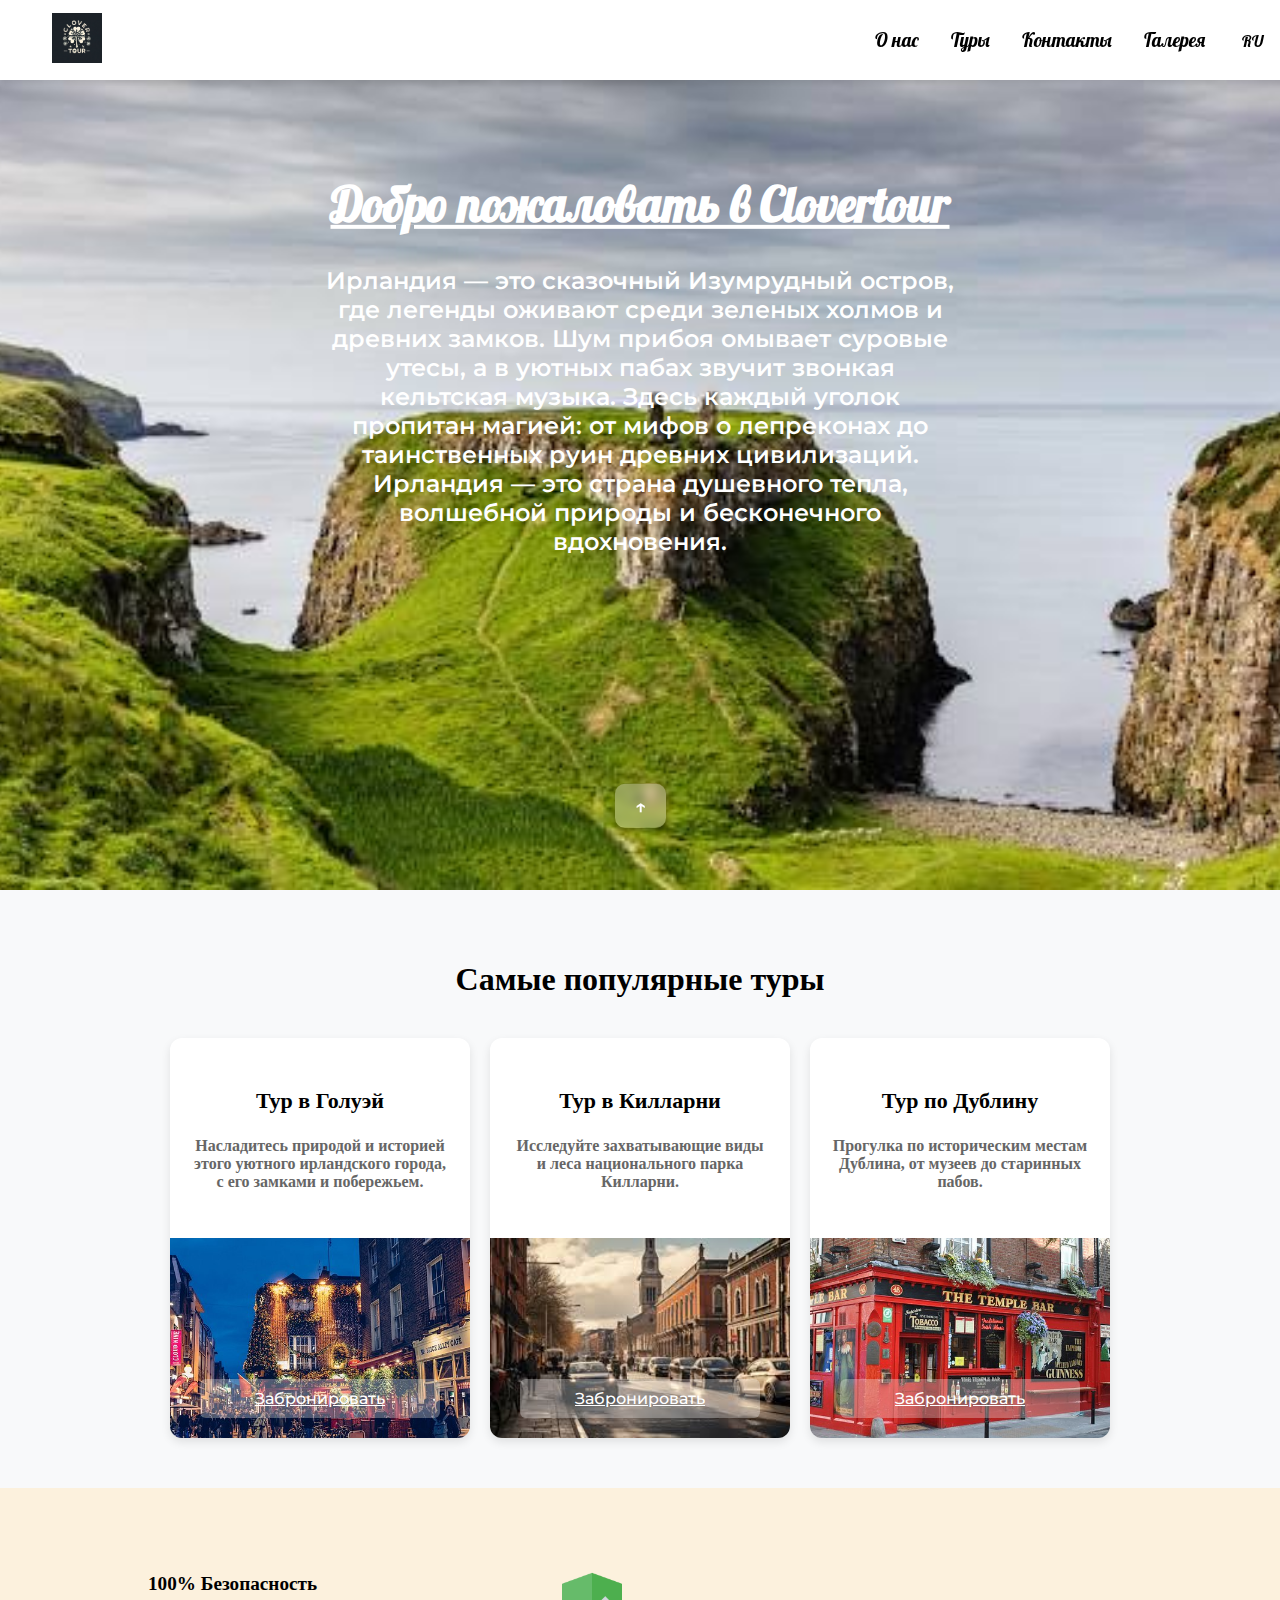
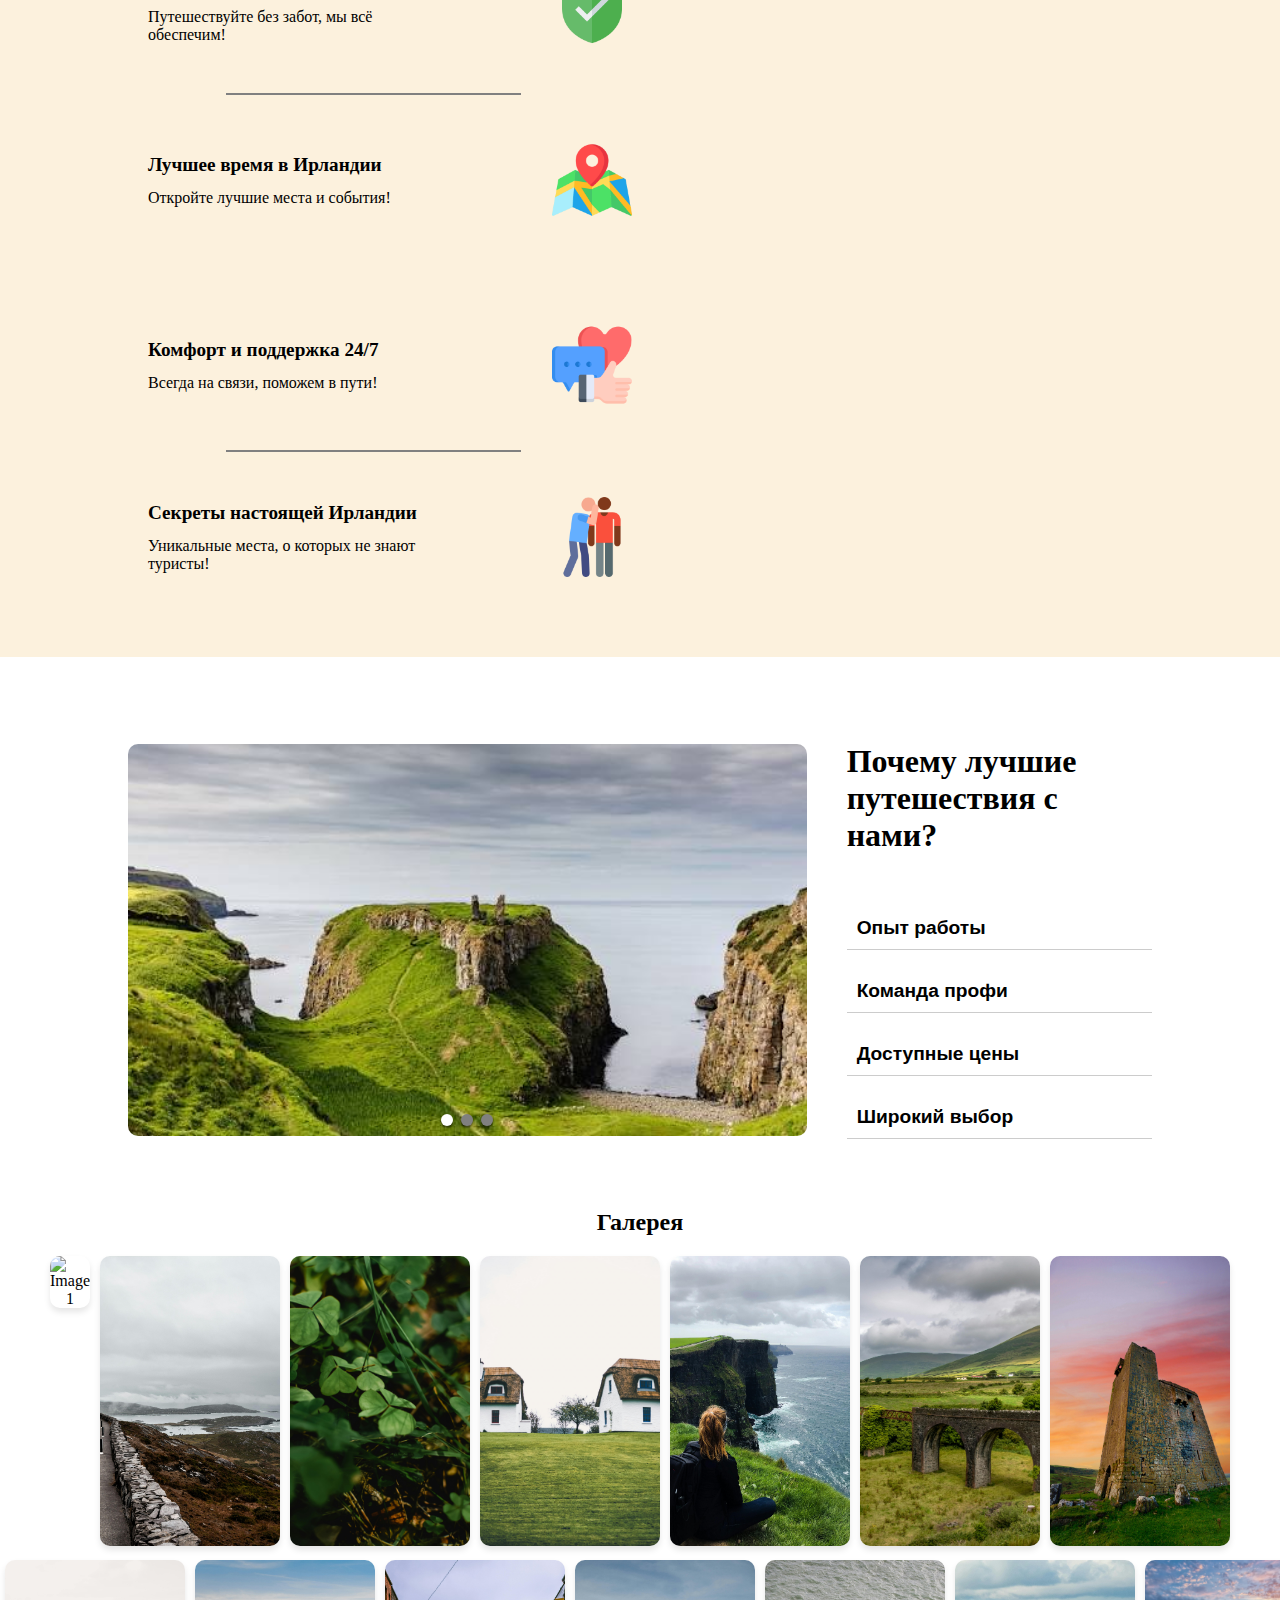
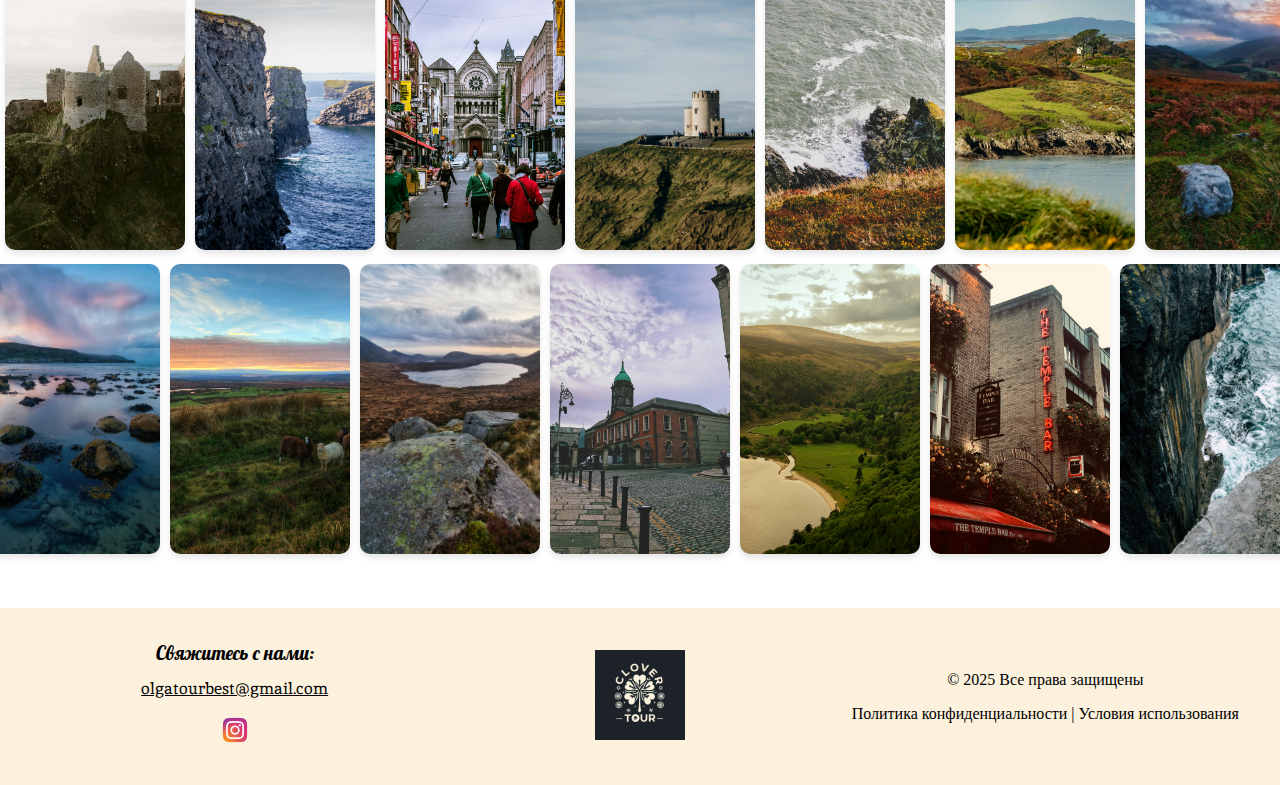
==== index.html @ d8af7f3a "First commit" ====
<!DOCTYPE html>
<html lang="en">
<head>

    <!-- 1c2sg6gJF2mm5fMq6pvXTzBBJljxP9Qv85nLeKcPhEvg -->
    <!-- AKfycbydivqcaCt1tIUMV8ff56Yfbw7fQIjerduD6ubXwD_7Y-HQogTbk7Rm71839Li5zU8I -->
    <meta charset="UTF-8">
    <meta name="viewport" content="width=device-width, initial-scale=1.0">
    <link rel="stylesheet" href="style.css">
    <link rel="stylesheet" href="mobilestyle.css" media="only screen and (max-width: 768px)">
    <link rel="preconnect" href="https://fonts.googleapis.com">
    <link rel="preconnect" href="https://fonts.gstatic.com" crossorigin>
    <link href="https://fonts.googleapis.com/css2?family=Inika:wght@400;700&family=Lobster&display=swap" rel="stylesheet">
    <link rel="preconnect" href="https://fonts.googleapis.com">
    <link rel="preconnect" href="https://fonts.gstatic.com" crossorigin>
    <link href="https://fonts.googleapis.com/css2?family=Inika:wght@400;700&family=Lobster&family=Montserrat:ital,wght@0,100..900;1,100..900&display=swap" rel="stylesheet">
    <title>Clovertour</title>
</head>
<body>

    <!--HEADER-->
    <header class="header">
        <nav class="nav-bar">

            <a href="index.html" class="logo">
                <img src="images/logos/logo2.png" alt="Логотип">
            </a>
            
            <ul class="nav-menu">

                <a href="#about" data-i18n="about">О нас</a>
                <a href="tours.html" data-i18n="tours">Туры</a>
                <a href="#contacts" data-i18n="contacts">Контакты</a>
                <a href="#gallery" data-i18n="gallery">Галерея</a>


                <div class="language-switcher">
                    <button id="current-lang">RU</button>
                    <ul id="lang-menu" class="hidden">
                        <li data-lang="ru">RU</li>
                        <li data-lang="en">EN</li>
                        <li data-lang="es">ES</li>
                    </ul>
                </div>

            </ul>

        </nav>

    </header>
    <!--HEADER-->

    <button id="scrollTopBtn" class="scroll-top">↑</button>

    <!--BLOCK 1-->
    <div class="block1">
        <div class="slideshow">
            <img src="images/backgrounds/bg1.png" class="slide active">
            <img src="images/backgrounds/bg2.png" class="slide">
            <img src="images/backgrounds/bg3.png" class="slide">
            <img src="images/backgrounds/bg4.png" class="slide">
            <img src="images/backgrounds/bg5.png" class="slide">
        </div>
    
        <div class="block1-content">
            <h1 class="block1-title" data-i18n="block1-title1">Добро пожаловать в Clovertour</h1>
            <h2 class="block1-subtitle" data-i18n="block1-subtitle1">Ирландия — это сказочный Изумрудный остров, где легенды оживают среди зеленых холмов и древних замков. Шум прибоя омывает суровые утесы, а в уютных пабах звучит звонкая кельтская музыка. Здесь каждый уголок пропитан магией: от мифов о лепреконах до таинственных руин древних цивилизаций. Ирландия — это страна душевного тепла, волшебной природы и бесконечного вдохновения.</h2>
            <button class="block1-bt" id="scrollButton">↑</button>
        </div>
    </div>
    <!--BLOCK1-->

    <!--SECTION TOURS-->
    <section class="tours">

        <div class="block2">
            <h1 class="block2-title" data-i18n="block2-title">Самые популярные туры</h1>
            <div class="cards">
        
                <div class="card1">
                    <div class="card-content">
                        <h1 data-i18n="block2-card1-h1">Тур в Голуэй</h1>
                        <h2 data-i18n="block2-card1-h2">Насладитесь природой и историей этого уютного ирландского города, c его замками и побережьем.</h2>
                    </div>
                    <div class="card-image">
                        <img src="images/tours/tour1.png" alt="Tour 1">
                        <button class="card-button" data-i18n="block2-card1-bt1">Забронировать</button>
                    </div>
                </div>
        
                <div class="card2">
                    <div class="card-content">
                        <h1 data-i18n="block2-card2-h1">Тур такой-то</h1>
                        <h2 data-i18n="block2-card2-h2">Описание тура такое-то</h2>
                    </div>
                    <div class="card-image">
                        <img src="images/tours/tour2.png" alt="Tour 2">
                        <button class="card-button" data-i18n="block2-card2-bt1">Забронировать</button>
                    </div>
                </div>
        
                <div class="card3">
                    <div class="card-content">
                        <h1 data-i18n="block2-card3-h1">Тур такой-то</h1>
                        <h2 data-i18n="block2-card3-h2">Описание тура такое-то</h2>
                    </div>
                    <div class="card-image">
                        <img src="images/tours/tour3.png" alt="Tour 3">
                        <button class="card-button" data-i18n="block2-card3-bt1">Забронировать</button>
                    </div>
                </div>
        
            </div>
        </div>
        <div id="booking-modal" class="modal">
            <div class="modal-content">
                <span class="close">&times;</span>
                <h2 data-i18n="fill-data">Заполните данные</h2>
                <form id="bookingForm">
                    <input type="text" id="name" placeholder=" Full name" required>
                    <input type="tel" id="phone" placeholder="Phone" required>
                    <input type="email" id="email" placeholder="Email" required>
                    <img src="/images/logos/logo2.png" alt="">
                    <button type="submit" data-i18n="send-data">Отправить!</button>
                </form>                
            </div>
        </div>
    </section>
    <!--SECTION TOURS-->

    <!--SECTION SAFETY INFO-->
    <section id="about" class="block3">
        <div class="block3-container">
    
            <div class="block3-subcont1">
                <div class="block3-info1">
                    <div class="block3-text">
                        <h1 class="block3-info1-title">100% Безопасность</h1>
                        <h2 class="block3-info1-subtitle">Путешествуйте без забот, мы всё обеспечим!</h2>
                    </div>
                    <div class="block3-image">
                        <img src="/images/icons/safety.png" alt="Безопасность">
                    </div>
                </div>
                <div class="block3-divider"></div>
                <div class="block3-info2">
                    <div class="block3-text">
                        <h1 class="block3-info2-title">Лучшее время в Ирландии</h1>
                        <h2 class="block3-info2-subtitle">Откройте лучшие места и события!</h2>
                    </div>
                    <div class="block3-image">
                        <img src="/images/icons/map.png" alt="Лучшее время">
                    </div>
                </div>
            </div>
            

            <div class="block3-subcont2">
                <div class="block3-info3">
                    <div class="block3-text">
                        <h1 class="block3-info3-title">Комфорт и поддержка 24/7</h1>
                        <h2 class="block3-info3-subtitle">Всегда на связи, поможем в пути!</h2>
                    </div>
                    <div class="block3-image">
                        <img src="/images/icons/callback.png" alt="Поддержка 24/7">
                    </div>
                </div>
                <div class="block3-divider"></div>
                <div class="block3-info4">
                    <div class="block3-text">
                        <h1 class="block3-info4-title">Секреты настоящей Ирландии</h1>
                        <h2 class="block3-info4-subtitle">Уникальные места, о которых не знают туристы!</h2>
                    </div>
                    <div class="block3-image">
                        <img src="/images/icons/secret.png" alt="Секреты Ирландии">
                    </div>
                </div>
            </div>
    
        </div>
    </section>
    
    <!--SECTION SAFETY INFO-->

    <!--SECTION WHY WE-->

    <section class="block4">
        <div class="block4-container">
    
            <div class="block4-content">
                <h1 class="block4-title" data-i18n="block4-title">Почему лучшие путешествия с нами?</h1>
    
                <div class="block4-accordion">
                    <div class="accordion-item">
                        <button class="accordion-button" data-i18n="accordion-experience">Опыт работы</button>
                        <div class="accordion-content" data-i18n="accordion-experience-content">Мы имеем многолетний опыт в организации туров.</div>
                    </div>
    
                    <div class="accordion-item">
                        <button class="accordion-button" data-i18n="accordion-team">Команда профи</button>
                        <div class="accordion-content" data-i18n="accordion-team-content">Наши гиды — профессионалы своего дела.</div>
                    </div>
    
                    <div class="accordion-item">
                        <button class="accordion-button" data-i18n="accordion-prices">Доступные цены</button>
                        <div class="accordion-content" data-i18n="accordion-prices-content">Лучшие предложения по выгодным ценам.</div>
                    </div>
    
                    <div class="accordion-item">
                        <button class="accordion-button" data-i18n="accordion-selection">Широкий выбор</button>
                        <div class="accordion-content" data-i18n="accordion-selection-content">Разнообразные маршруты и уникальные туры.</div>
                    </div>
                </div>
            </div>
    
            <div class="block4-image-container">
                <img id="block4-image" src="/images/backgrounds/bg1.png" alt="Travel Image">
            </div>
    
        </div>
    </section>
    

    <!--SECTION WHY WE-->

    <!-- GALLERY -->
    <section class="gallery">
        <h2>Галерея</h2>
        <div class="gallery-container">
            <div class="gallery-row">
                <div class="gallery-item"><img src="images/gallery/gallery1.jpg" alt="Image 1"></div>
                <div class="gallery-item"><img src="images/gallery/gallery2.jpg" alt="Image 2"></div>
                <div class="gallery-item"><img src="images/gallery/gallery3.jpg" alt="Image 3"></div>
                <div class="gallery-item"><img src="images/gallery/gallery4.jpg" alt="Image 4"></div>
                <div class="gallery-item"><img src="images/gallery/gallery5.jpg" alt="Image 5"></div>
                <div class="gallery-item"><img src="images/gallery/gallery6.jpg" alt="Image 6"></div>
                <div class="gallery-item"><img src="images/gallery/gallery7.jpg" alt="Image 7"></div>
            </div>
            <div class="gallery-row offset">
                <div class="gallery-item"><img src="images/gallery/gallery8.jpg" alt="Image 8"></div>
                <div class="gallery-item"><img src="images/gallery/gallery9.jpg" alt="Image 9"></div>
                <div class="gallery-item"><img src="images/gallery/gallery10.jpg" alt="Image 10"></div>
                <div class="gallery-item"><img src="images/gallery/gallery11.jpg" alt="Image 11"></div>
                <div class="gallery-item"><img src="images/gallery/gallery12.jpg" alt="Image 12"></div>
                <div class="gallery-item"><img src="images/gallery/gallery13.jpg" alt="Image 13"></div>
                <div class="gallery-item"><img src="images/gallery/gallery14.jpg" alt="Image 14"></div>
            </div>
            <div class="gallery-row">
                <div class="gallery-item"><img src="images/gallery/gallery15.jpg" alt="Image 15"></div>
                <div class="gallery-item"><img src="images/gallery/gallery16.jpg" alt="Image 16"></div>
                <div class="gallery-item"><img src="images/gallery/gallery17.jpg" alt="Image 17"></div>
                <div class="gallery-item"><img src="images/gallery/gallery18.jpg" alt="Image 18"></div>
                <div class="gallery-item"><img src="images/gallery/gallery19.jpg" alt="Image 19"></div>
                <div class="gallery-item"><img src="images/gallery/gallery20.jpg" alt="Image 20"></div>
                <div class="gallery-item"><img src="images/gallery/gallery21.jpg" alt="Image 21"></div>
            </div>
        </div>
    </section>

    <!-- Модальное окно -->
    <div id="gallery-modal" class="modal-gallery-main">
        <div class="modal-content2">
            <span class="close-gallery">&times;</span>
            <div class="modal-gallery">
                <img src="images/gallery/gallery1.jpg" alt="Image 1">
                <img src="images/gallery/gallery2.jpg" alt="Image 2">
                <img src="images/gallery/gallery3.jpg" alt="Image 3">
                <img src="images/gallery/gallery4.jpg" alt="Image 4">
                <img src="images/gallery/gallery5.jpg" alt="Image 5">
                <img src="images/gallery/gallery6.jpg" alt="Image 6">
                <img src="images/gallery/gallery7.jpg" alt="Image 1">
                <img src="images/gallery/gallery8.jpg" alt="Image 2">
                <img src="images/gallery/gallery9.jpg" alt="Image 3">
                <img src="images/gallery/gallery10.jpg" alt="Image 4">
                <img src="images/gallery/gallery11.jpg" alt="Image 5">
                <img src="images/gallery/gallery12.jpg" alt="Image 6">
                <img src="images/gallery/gallery13.jpg" alt="Image 1">
                <img src="images/gallery/gallery14.jpg" alt="Image 2">
                <img src="images/gallery/gallery15.jpg" alt="Image 3">
                <img src="images/gallery/gallery16.jpg" alt="Image 4">
                <img src="images/gallery/gallery17.jpg" alt="Image 5">
                <img src="images/gallery/gallery18.jpg" alt="Image 6">
            </div>
        </div>
    </div>


    <!-- GALLERY -->

    <!-- FOOTER -->
    <footer class="footer">
        <div class="footer-container">
            <div class="footer-left">
                <h1 class="footer-title" data-i18n="footer-title">Свяжитесь с нами:</h1>
                <div class="email-phone">
                    <a href="mailto:example@email.com" class="footer-email">olgatourbest@gmail.com</a>
                </div>

                <ul class="social-links">
                    <li><a href="#"><img src="images/logos/instagram.png" alt="Instagram"></a></li>
                </ul>
            </div>
        
            <div class="footer-center">
                <a href="index.html" class="logo2">
                    <img src="images/logos/logo2.png" alt="Логотип">
                </a>
            </div>
        
            <div class="footer-right">
                <p>&copy; 2025 Все права защищены</p>
                <p>Политика конфиденциальности | Условия использования</p>
            </div>
        </div>
    </footer>
    <!-- FOOTER -->

    <script src="script.js"></script>
</body>
</html>
---- style.css ----
body {
    font-size: 16px;
    overflow-x: hidden;
    margin: 0;
    padding: 0;
    padding-top: 80px;
}
html {
    scroll-behavior: smooth;
}

/*HEADER*/
.header {
    position: fixed;
    top: 0;
    left: 0;
    height: 80px;
    width: 100%;
    background: rgba(255, 255, 255, 0.2); /* Полупрозрачный фон */
    backdrop-filter: blur(10px); /* Размытие заднего фона */
    display: flex;
    align-items: center;
    padding: 0 20px;
    box-shadow: 0 4px 6px rgba(0, 0, 0, 0.1);
    z-index: 1000;
    font-family: Lobster;
    font-size: 1.2rem;
}

/*BAR*/
.nav-bar {
    display: flex;
    flex-direction: row;
    justify-content: space-between;
    align-items: center;
    width: 95%;
    margin: 0 auto;
}

/*MENU*/
.nav-menu {
    display: flex;
    list-style: none;
    margin: 0;
    padding: 0;
    gap: 2rem;
}
.nav-menu a{
    text-decoration: none;
    color: black;
    transition: transform 0.2s ease-in;
    display: inline-block;
}
.nav-menu a:hover {
    transform: scale(1.1);
    text-decoration: underline;
}

/*LOGO*/
.logo img{
    height: 50px;
    max-height: 100%;
    width: auto;
    transition: transform 0.2s ease-in;
    display: inline-block;
}
.logo img:hover {
    transform: scale(1.1);
}

/*LANGUAGE BT*/
.language-switcher {
    position: relative;
    display: inline-block;
    
}

#current-lang {
    background: none;
    border: none;
    color: black;
    font-size: 1rem;
    padding: 0 5px;
    cursor: pointer;
    font-family: Lobster;
}

#lang-menu {
    position: absolute;
    top: 100%;
    left: 0;
    font-size: 1rem;
    background: rgba(255, 255, 255, 1);
    backdrop-filter: blur(10px);
    border: none;
    border-bottom-left-radius: 4px;
    border-bottom-right-radius: 4px;
    list-style: none;
    margin: 0;
    padding: 0;
    display: none;
    max-width: 50px;
    box-shadow: 0;
}

#lang-menu li {
    padding: 5px 10px;
    color: black;
    cursor: pointer;
    transition: 0.2s ease-in-out;
    text-align: center;
}

#lang-menu li:hover {
    background: rgba(255, 255, 255, 0.5);
    color: black;
}

/* Показываем меню при активации */
#lang-menu.show {
    display: block;
}

.scroll-top {
    position: fixed;
    bottom: 20px;
    right: 20px;
    width: 40px;
    height: 40px;
    background-color: rgba(255, 255, 255, 0.5);
    backdrop-filter: blur(5px);
    box-shadow: 0px 2px 4px rgba(0, 0, 0, 0.2);
    color: black;
    border: none;
    border-radius: 50%;
    font-size: 1rem;
    cursor: pointer;
    display: none;
    align-items: center;
    justify-content: center;
    transition: opacity 0.3s, transform 0.3s;
}

.scroll-top:hover {
    background-color: black;
    color: white;
}

.scroll-top.show {
    display: flex;
    opacity: 1;
    transform: scale(1);
}

/*BLOCK1*/

.block1 {
    position: relative;
    width: 100%;
    height: 90vh; /* Почти весь экран */
    overflow: hidden;
}

.slideshow {
    position: absolute;
    width: 100%;
    height: 100%;
}

.slide {
    position: absolute;
    width: 100%;
    height: 100%;
    object-fit: cover;
    opacity: 0;
    transition: opacity 1s ease-in-out;
}

.slide.active {
    opacity: 1;
}

.block1-content {
    position: absolute;
    top: 50%;
    left: 50%;
    transform: translate(-50%, -50%);
    text-align: center;
    color: white;
    z-index: 2;
}

.block1 h1 {
    font-size: 3rem;
    font-family: Lobster;
    text-decoration: underline;
}

.block1 h2 {
    font-size: 1.5rem;
    margin: 20px 0;
    width: 100%;
    font-family: Montserrat;
    font-weight: 580;
}

.block1-bt {
    background: rgba(255, 255, 255, 0.3);
    backdrop-filter: blur(5px);
    color: white;
    box-shadow: 0px 4px 4px rgba(0, 0, 0, 0.3);
    border: none;
    padding: 10px 20px;
    font-size: 1.2rem;
    font-family: Montserrat;
    font-weight: 600;
    cursor: pointer;
    transition: 0.3s;
    margin-top: 13rem;
    border-radius: 10px;
}

.block1-bt:hover {
    transform: scale(1.1);
    text-decoration: underline;
    transform: rotate(180deg);
}
/*BLOCK1*/

/*SECTION TOURS*/

/* Общий контейнер секции */
.block2 {
    text-align: center;
    padding: 50px 0;
    background-color: #f8f9fa;
}

/* Заголовок секции */
.block2-title {
    font-size: 32px;
    font-weight: bold;
    margin-bottom: 2.5rem;
}

/* Контейнер карточек */
.cards {
    display: flex;
    justify-content: center;
    gap: 20px;
    flex-wrap: wrap;
}

/* Карточка */
.card1, .card2, .card3 {
    background: white;
    border-radius: 12px;
    box-shadow: 0 4px 10px rgba(0, 0, 0, 0.1);
    overflow: hidden;
    width: 300px;
    height: 400px; /* Фиксированная высота */
    display: flex;
    flex-direction: column;
    transition: transform 0.3s ease-in-out, box-shadow 0.3s ease-in-out;
}

/* Анимация при наведении */
.card1:hover, .card2:hover, .card3:hover {
    transform: translateY(-5px);
    box-shadow: 0 6px 15px rgba(0, 0, 0, 0.2);
}

/* Верхняя часть (заголовки) */
.card-content {
    flex: 1; /* Занимает 50% карточки */
    padding: 20px;
    display: flex;
    flex-direction: column;
    justify-content: center;
}

/* Заголовок карточки */
.card-content h1 {
    font-size: 22px;
    font-weight: bold;
    margin-bottom: 10px;
}

/* Подзаголовок */
.card-content h2 {
    font-size: 16px;
    color: #666;
}

/* Нижняя часть (изображение) */
.card-image {
    position: relative;
    height: 50%; /* Занимает нижнюю половину */
    overflow: hidden;
}

/* Само изображение */
.card-image img {
    width: 100%;
    height: 100%;
    object-fit: cover;
}

/* Кнопка поверх изображения */
.card-button {
    position: absolute;
    font-family: Montserrat;
    font-weight: 500;
    width: 80%;
    text-decoration: underline;
    bottom: 20px;
    left: 50%;
    transform: translateX(-50%);
    background: rgba(255, 255, 255, 0.3);
    color: white;
    border: none;
    padding: 10px 15px;
    font-size: 16px;
    border-radius: 6px;
    cursor: pointer;
    transition: background-color 0.3s ease-in-out;
}

/* Эффект при наведении на кнопку */
.card-button:hover {
    background: rgba(0, 0, 0, 0.7);
}


.modal {
    display: none;
    position: fixed;
    z-index: 1000;
    left: 0;
    top: 0;
    width: 100%;
    height: 100%;
    background-color: rgba(0,0,0,0.5);
}

.modal-content {
    display: flex;
    flex-direction: column;
    background: rgba(255, 255, 255, 1);
    padding: 20px;
    margin: 10% auto;
    width: 400px;
    height: auto;
    border-radius: 8px;
    text-align: center;
}
.modal-content input {
    width: 80%;
    height: 25px;
    font-size: 0.8rem;
    margin-bottom: 2rem;
    border: 1px solid black;
    box-shadow: 0px 2px 4px rgba(0, 0, 0, 0.2);
    border-radius: 4px;
    padding: 10px;
}
.modal-content img {
    width: 60%;
    border-radius: 10px;
    box-shadow: 0px 4px 6px rgba(0, 0, 0, 0.4);
    height: auto;
}
.modal-content h2 {
    font-family: Lobster;
    font-size: 2rem;
    margin-bottom: 3rem;
}
.modal-content button {
    background-color: white;
    border: none;
    transition: transform 0.2s ease-in;
    cursor: pointer;
    font-family: Montserrat;
    text-decoration: underline;
    font-size: 1rem;
    margin-top: 1rem;
    width: 80%;
}
.modal-content button:hover {
    transform: scale(1.2);
}

.close {
    float: right;
    cursor: pointer;
    font-size: 24px;
}


/*SECTION TOURS*/

/*SECTION SAFETY*/
.block3 {
    display: flex;
    background-color: #fcf1dd;
    align-items: center;
    justify-content: center;
    padding: 50px 0;
}

.block3-container {
    display: flex;
    flex-wrap: wrap;
    width: 80%;
    max-width: 1200px;
    gap: 45px;
    justify-content: space-between;
}

.block3-subcont1, .block3-subcont2 {
    display: flex;
    flex-direction: column;
    gap: 10px;
    width: 48%; /* Два блока в ряд */
}

.block3-info1, .block3-info2, .block3-info3, .block3-info4 {
    display: flex;
    flex-direction: row;
    align-items: center;
    padding: 20px;
    width: 100%;
    height: 100px;
}

.block3-text {
    width: 80%;
    padding-right: 15px;
}

.block3-info1-title, .block3-info2-title, .block3-info3-title, .block3-info4-title {
    font-size: 1.2rem;
    font-weight: bold;
}
.block3-info1-subtitle, .block3-info2-subtitle, .block3-info3-subtitle, .block3-info4-subtitle {
    font-size: 1rem;
    width: 80%;
    font-weight: normal;
    
}

.block3-image {
    width: 20%; /* 40% от блока */
    display: flex;
    align-items: center;
    justify-content: center;
}

.block3-image img {
    max-width: 80px; /* Или другой фиксированный размер, чтобы иконки не растягивались */
    max-height: 80px;
    width: auto;
    height: auto;
}


.block3-divider {
    width: 60%;
    align-items: center;
    height: 2px;
    background-color: grey;
    margin: 5px auto; /* Центрируем линию и добавляем отступ */
}


/*SECTION SAFETY*/

/*WHY WE*/

.block4 {
    display: flex;
    flex-direction: column;
    align-items: center;
    width: 80%;
    margin: auto;
    margin-top: 4rem;
    margin-bottom: 2rem;
}

.block4-container {
    display: flex;
    flex-direction: row-reverse;
    justify-content: space-between;
    align-items: flex-start;
    width: 100%;
    min-height: 400px; /* Фиксированная минимальная высота */
    transition: transform 0.3s ease-out; /* Добавлена плавная анимация */
}
.block4-title {
    font-size: 2rem;
    padding-bottom: 2rem;
}

.block4-image-container {
    position: relative;
    width: 100%;
    max-width: 700px; /* Задай нужную ширину */
    margin: auto;
    transition: transform 0.3s ease-out; /* Добавлен плавный переход */
}

.block4-image-container img {
    width: 100%;
    height: auto;
    display: block;
    border-radius: 10px;
    transition: transform 0.3s ease-out;
}

.image-dots {
    position: absolute;
    bottom: 10px;
    left: 50%;
    transform: translateX(-50%);
    display: flex;
    gap: 8px;
}

.dot {
    width: 12px;
    height: 12px;
    background: gray;
    border-radius: 50%;
    cursor: pointer;
    transition: background 0.3s;
    box-shadow: 0px 2px 2px rgba(0, 0, 0, 0.5);
}

.dot.active {
    background: white;
}

.block4-content {
    width: 45%;
    flex-grow: 1;
    margin-left: 40px;
    transition: margin-left 0.3s ease-out; /* Плавный переход для отступа */
}
.block4-accordion .accordion-item {
    border-bottom: 1px solid #ccc;
    margin-bottom: 20px;
}
.accordion-button {
    width: 100%;
    text-align: left;
    padding: 10px;
    background: none;
    border: none;
    cursor: pointer;
    font-size: 18px;
    display: flex;
    justify-content: space-between;
    align-items: center;
}

.accordion-content {
    max-height: 0;
    overflow: hidden;
    opacity: 0;
    transform: scaleY(0);
    transform-origin: top;
    transition: max-height 0.3s ease-out, opacity 0.3s ease-out, transform 0.3s ease-out;
}
.accordion-content.open {
    opacity: 1;
    transform: scaleY(1);
}

.accordion-button {
    font-size: 1.2rem;
    font-weight: bold;
}
.accordion-content {
    font-size: 1.2rem;
}

/*WHY WE*/
/*GALLERY*/

.gallery {
    width: 80%;
    margin: 50px auto;
    text-align: center;
}

.gallery-container {
    display: flex;
    flex-direction: column;
    gap: 10px;
}

.gallery-row {
    display: flex;
    justify-content: center;
    gap: 10px;
}

.gallery-row.offset {
    margin-left: 50px;
}

.gallery-item img {
    width: 180px;
    height: 290px;
    object-fit: cover;
    border-radius: 10px;
    box-shadow: 0 4px 6px rgba(0, 0, 0, 0.1);
    transition: transform 0.3s ease;
}

.gallery-item img:hover {
    transform: scale(1.05);
}


/* Модальное окно */
.modal-gallery-main {
    display: none; /* По умолчанию скрыто */
    position: fixed;
    z-index: 1000;
    left: 0;
    top: 0;
    width: 100%;
    height: 100%;
    background-color: rgba(0, 0, 0, 0.8);
    justify-content: center;
    align-items: center;
}

/* Контент модального окна */
.modal-content2 {
    background: white;
    padding: 20px;
    border-radius: 10px;
    width: 95%;
    height: 80%;
    overflow: auto;
    text-align: center;
}

/* Закрывающая кнопка */
.close-gallery {
    position: absolute;
    top: 15px;
    right: 20px;
    font-size: 30px;
    cursor: pointer;
    color: white;
}

/* Галерея внутри модального окна */
.modal-gallery {
    display: grid;
    gap: 10px;
    justify-content: center;
    grid-template-columns: repeat(6, 1fr);
}

.modal-gallery img {
    width: 250px;
    height: 400px;
    object-fit: cover;
    border-radius: 5px;
    transition: transform 0.3s;
}

.modal-gallery img:hover {
    transform: scale(1.3);
}


/*GALLERY*/
/*FOOTER*/
.footer {
    background: #fcf1dd;
    padding: 20px 0;
    margin-top: auto;
}
.footer-title {
    font-family: Lobster;
    font-size: 1.2rem;
    font-weight: 200;
}
.footer-container {
    display: flex;
    justify-content: space-between;
    align-items: center;
    width: 95%;
    margin: 0 auto;
}

.footer-left, .footer-right {
    flex: 1;
    text-align: center;
}

.footer-center {
    flex: 1;
    text-align: center;
}
.logo2 img{
    height: 90px;
    max-height: 100%;
    width: auto;
    transition: transform 0.2s ease-in;
    display: inline-block;
}
.logo2 img:hover {
    transform: scale(1.1);
}

.social-links {
    list-style: none;
    padding: 0;
    display: flex;
    justify-content: center;
    gap: 10px;
}

.social-links li {
    display: inline;
    transition: transform 0.2s ease-in;
}
.social-links li:hover {
    transform: scale(1.1);
}

.social-links img {
    width: 30px;
    height: 30px;
}
.footer-email {
    color: black;
    font-family: Inika;
}
/*FOOTER*/

/*TOURS PAGE*/



/*TOURS PAGE*/
---- mobilestyle.css ----
body {
    font-size: 8px;
    margin: 0;
    padding: 0;
    overflow-x: hidden;
    padding-top: 50px;
}
html {
    scroll-behavior: smooth;
}

/*Header*/
.header {
    flex-direction: column; /* Сменим на вертикальное расположение */
    height: auto; /* Высота для мобильных устройств */
    padding: 10px;
}

.nav-bar {
    width: 100%; /* Навигация на всю ширину */
    flex-direction: column; /* Вертикальное расположение */
    gap: 0.4rem;
}

.logo img {
   display: none;
}

.nav-menu {
    gap: 1rem; /* Уменьшаем расстояние между ссылками для мобильных */
}

.language-switcher {
    position: relative;
    display: inline-block;
}
/*Header*/

/*Block1*/
.block1-content {
    width: 90%;
}
.block1-bt {
    margin-top: 5rem;
    transition: none;
}
.block1-bt:hover {
    transform: none;
    text-decoration: none;
}
/*Block1*/

/*Safety*/
.block3-container {
    flex-direction: column;
    align-items: center;
    justify-content: center;
}

.block3-subcont1, .block3-subcont2 {
    width: 100%; /* Блоки занимают 100% ширины */
    margin-bottom: 20px; /* Отступ между блоками */
}

.block3-info1, .block3-info2, .block3-info3, .block3-info4 {
    flex-direction: column; /* Сделаем элементы в столбик */
    align-items: center;
    height: auto; /* Автоматическая высота для мобильных устройств */
    padding: 15px;
}

.block3-image {
    width: 100%; /* Изображения занимают всю ширину блока */
    justify-content: center;
}

.block3-image img {
    max-width: 60px; /* Уменьшаем размер изображений */
    max-height: 60px;
}

.block3-info1-title, .block3-info2-title, .block3-info3-title, .block3-info4-title {
    font-size: 1.1rem; /* Уменьшаем размер шрифта для мобильных устройств */
}

.block3-info1-subtitle, .block3-info2-subtitle, .block3-info3-subtitle, .block3-info4-subtitle {
    font-size: 0.9rem; /* Уменьшаем размер шрифта для мобильных устройств */
}

.block3-divider {
    width: 100%; /* Увеличиваем ширину разделителя */
}
/*Safety*/

/*Why we*/
.block4-container {
    flex-direction: column-reverse; /* Стилизация для колонок на мобильных */
    align-items: center;
    justify-content: center;
}

.block4-title {
    font-size: 1.5rem; /* Уменьшаем размер шрифта заголовка для мобильных */
    text-align: center;
    padding-bottom: 1rem;
}

.block4-image-container {
    max-width: 100%; /* Ширина изображения теперь 100% */
    margin: 20px 0; /* Отступы сверху и снизу */
}

.block4-image-container img {
    width: 100%;
    height: auto;
    border-radius: 10px;
}

.image-dots {
    bottom: 10px;
    left: 50%;
    transform: translateX(-50%);
    display: flex;
    gap: 8px;
}

.dot {
    width: 10px;
    height: 10px; /* Уменьшаем размер точек для мобильных */
}

.block4-content {
    width: 100%; /* Контент теперь занимает всю ширину на мобильных */
    margin-left: 0; /* Убираем левый отступ */
    text-align: center;
}

.accordion-button {
    font-size: 1.1rem; /* Уменьшаем размер шрифта для кнопок аккордеона */
}

.accordion-content {
    font-size: 1rem; /* Уменьшаем размер шрифта для содержимого */
}
/*Why we*/

/*Gallery*/

.gallery {
    display: none;
}
/*Gallery*/
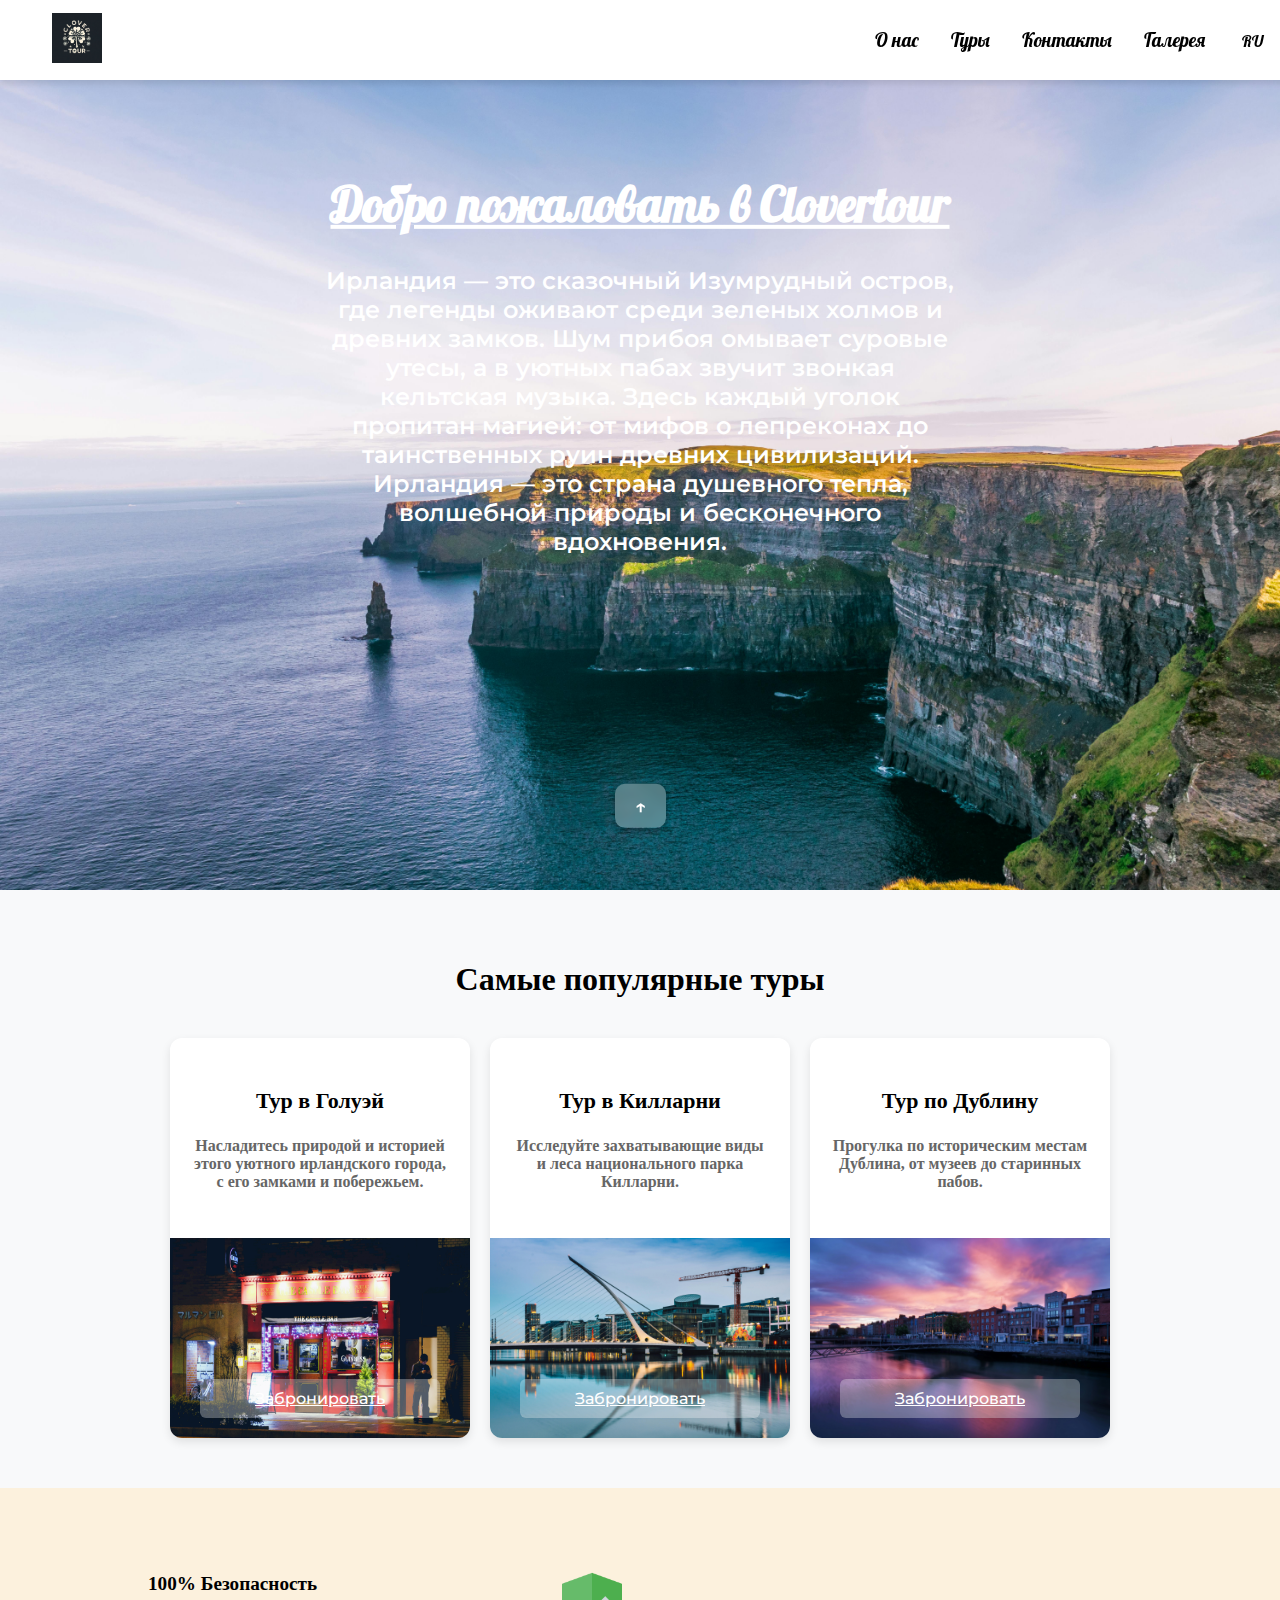
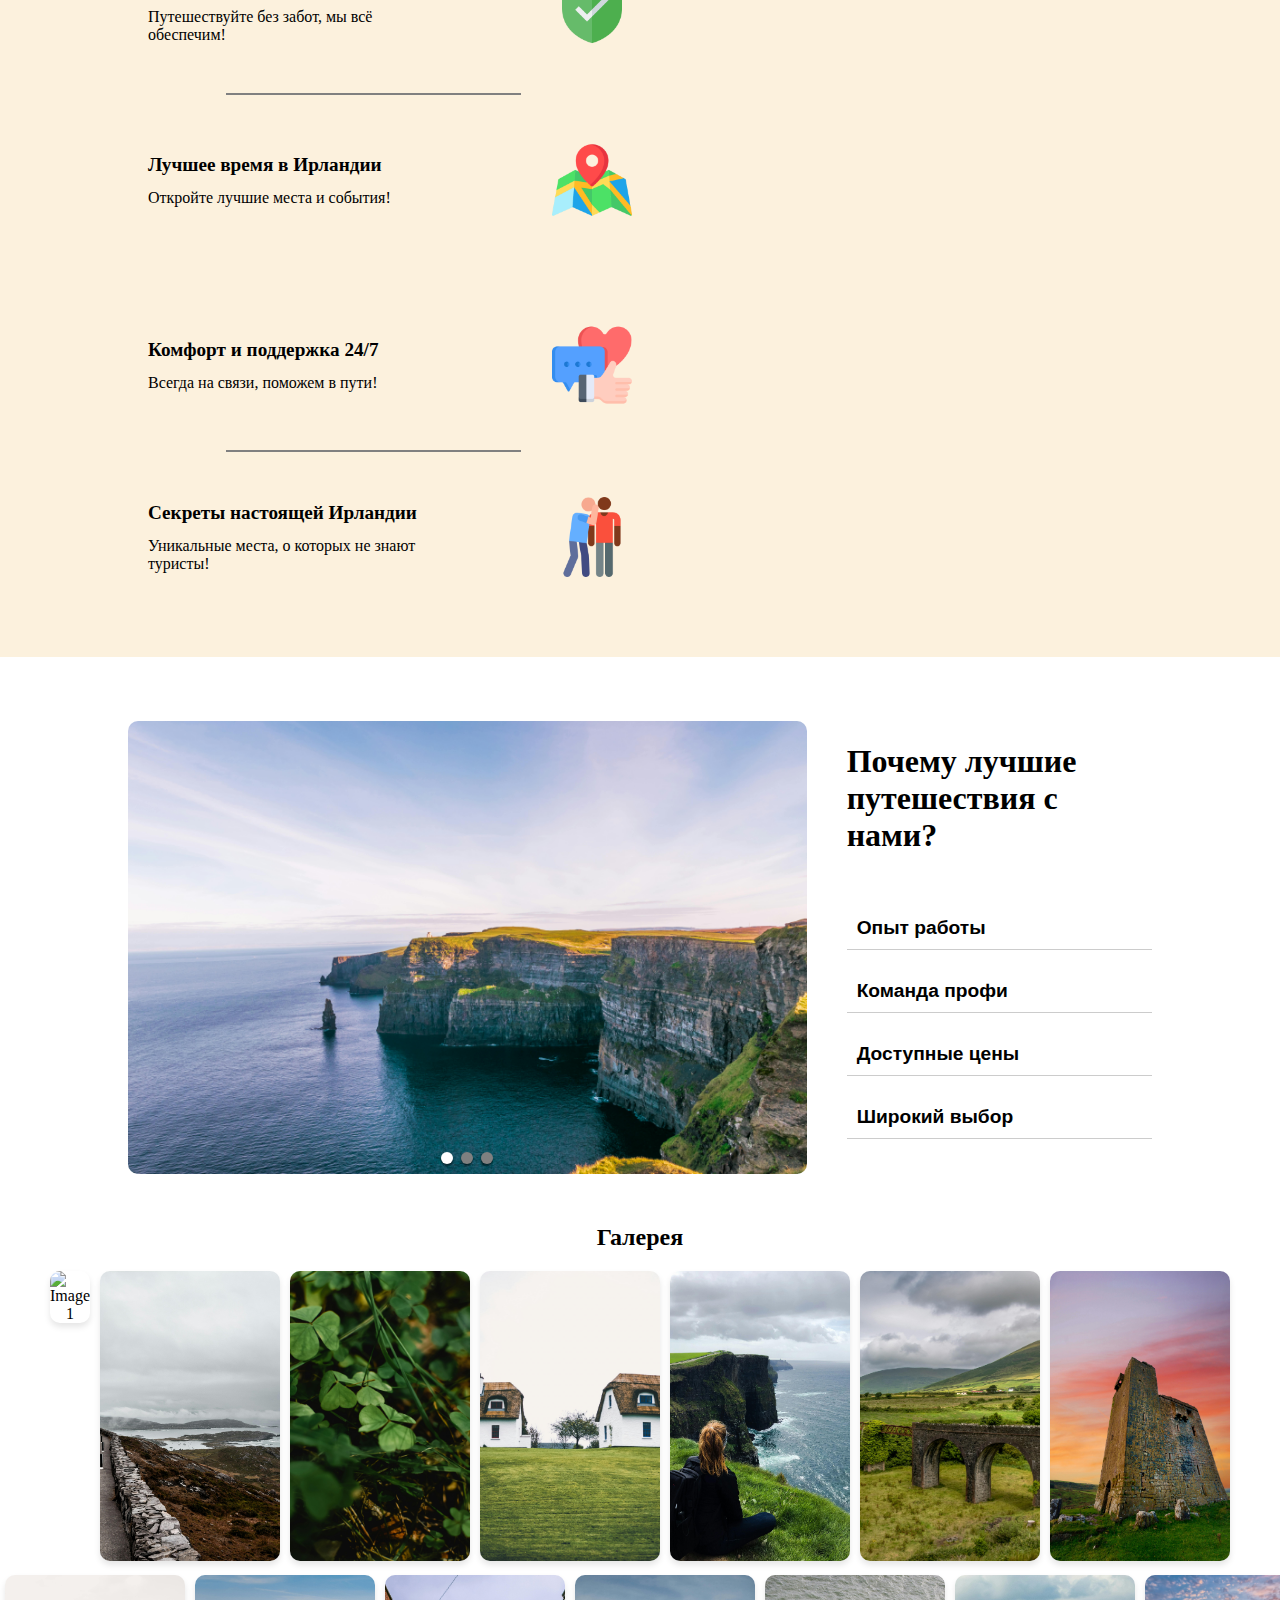
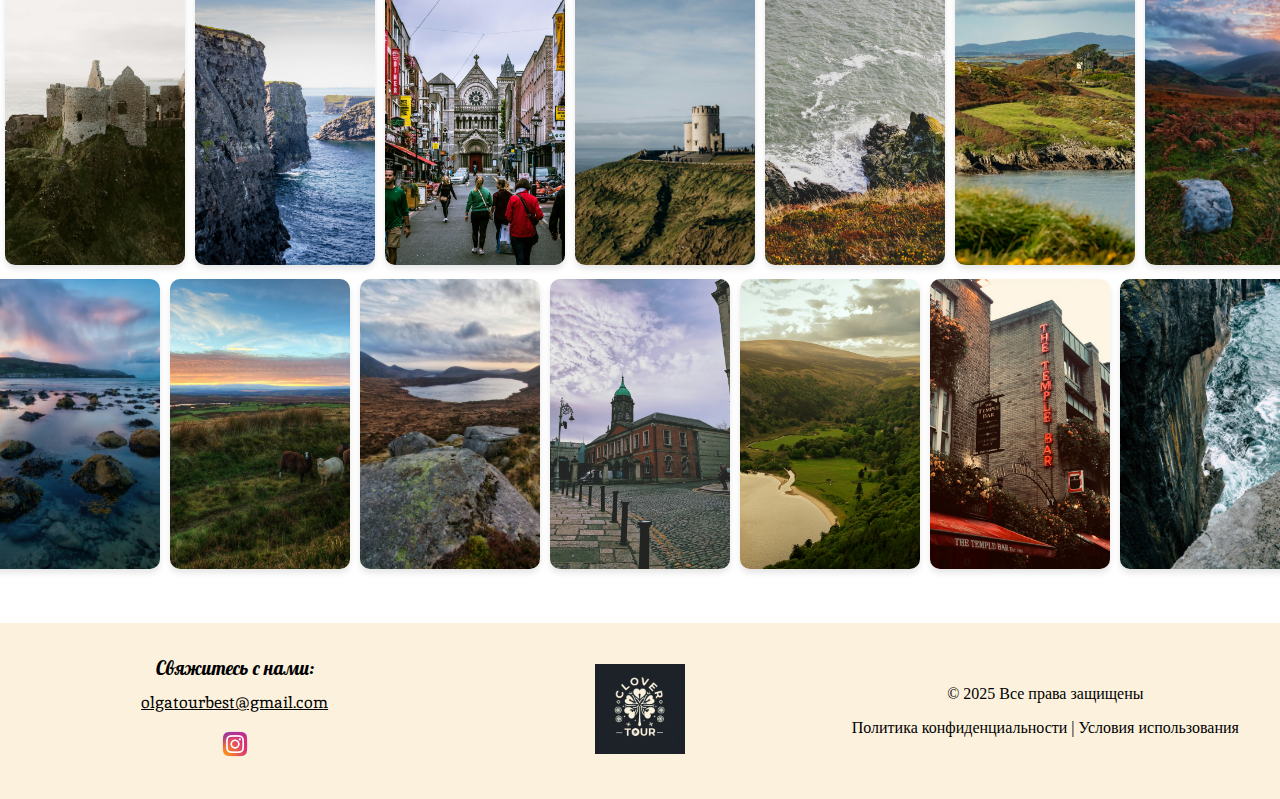
==== commit 3db8a23d: "fiz2" ====
--- a/index.html
+++ b/index.html
@@ -23,7 +23,7 @@
         <nav class="nav-bar">
 
             <a href="index.html" class="logo">
-                <img src="images/logos/logo2.png" alt="Логотип">
+                <img src="images/logo2.png" alt="Логотип">
             </a>
             
             <ul class="nav-menu">
@@ -55,11 +55,11 @@
     <!--BLOCK 1-->
     <div class="block1">
         <div class="slideshow">
-            <img src="images/backgrounds/bg1.png" class="slide active">
-            <img src="images/backgrounds/bg2.png" class="slide">
-            <img src="images/backgrounds/bg3.png" class="slide">
-            <img src="images/backgrounds/bg4.png" class="slide">
-            <img src="images/backgrounds/bg5.png" class="slide">
+            <img src="images/bg1.jpg" class="slide active">
+            <img src="images/bg2.jpg" class="slide">
+            <img src="images/bg3.jpg" class="slide">
+            <img src="images/bg4.jpg" class="slide">
+            <img src="images/bg5.jpg" class="slide">
         </div>
     
         <div class="block1-content">
@@ -83,7 +83,7 @@
                         <h2 data-i18n="block2-card1-h2">Насладитесь природой и историей этого уютного ирландского города, c его замками и побережьем.</h2>
                     </div>
                     <div class="card-image">
-                        <img src="images/tours/tour1.png" alt="Tour 1">
+                        <img src="images/tour1.jpg" alt="Tour 1">
                         <button class="card-button" data-i18n="block2-card1-bt1">Забронировать</button>
                     </div>
                 </div>
@@ -94,7 +94,7 @@
                         <h2 data-i18n="block2-card2-h2">Описание тура такое-то</h2>
                     </div>
                     <div class="card-image">
-                        <img src="images/tours/tour2.png" alt="Tour 2">
+                        <img src="images/tour2.jpg" alt="Tour 2">
                         <button class="card-button" data-i18n="block2-card2-bt1">Забронировать</button>
                     </div>
                 </div>
@@ -105,7 +105,7 @@
                         <h2 data-i18n="block2-card3-h2">Описание тура такое-то</h2>
                     </div>
                     <div class="card-image">
-                        <img src="images/tours/tour3.png" alt="Tour 3">
+                        <img src="images/tour3.jpg" alt="Tour 3">
                         <button class="card-button" data-i18n="block2-card3-bt1">Забронировать</button>
                     </div>
                 </div>
@@ -120,7 +120,7 @@
                     <input type="text" id="name" placeholder=" Full name" required>
                     <input type="tel" id="phone" placeholder="Phone" required>
                     <input type="email" id="email" placeholder="Email" required>
-                    <img src="/images/logos/logo2.png" alt="">
+                    <img src="/images/logo2.png" alt="">
                     <button type="submit" data-i18n="send-data">Отправить!</button>
                 </form>                
             </div>
@@ -139,7 +139,7 @@
                         <h2 class="block3-info1-subtitle">Путешествуйте без забот, мы всё обеспечим!</h2>
                     </div>
                     <div class="block3-image">
-                        <img src="/images/icons/safety.png" alt="Безопасность">
+                        <img src="/images/safety.png" alt="Безопасность">
                     </div>
                 </div>
                 <div class="block3-divider"></div>
@@ -149,7 +149,7 @@
                         <h2 class="block3-info2-subtitle">Откройте лучшие места и события!</h2>
                     </div>
                     <div class="block3-image">
-                        <img src="/images/icons/map.png" alt="Лучшее время">
+                        <img src="/images/map.png" alt="Лучшее время">
                     </div>
                 </div>
             </div>
@@ -162,7 +162,7 @@
                         <h2 class="block3-info3-subtitle">Всегда на связи, поможем в пути!</h2>
                     </div>
                     <div class="block3-image">
-                        <img src="/images/icons/callback.png" alt="Поддержка 24/7">
+                        <img src="/images/callback.png" alt="Поддержка 24/7">
                     </div>
                 </div>
                 <div class="block3-divider"></div>
@@ -172,7 +172,7 @@
                         <h2 class="block3-info4-subtitle">Уникальные места, о которых не знают туристы!</h2>
                     </div>
                     <div class="block3-image">
-                        <img src="/images/icons/secret.png" alt="Секреты Ирландии">
+                        <img src="/images/secret.png" alt="Секреты Ирландии">
                     </div>
                 </div>
             </div>
@@ -214,7 +214,7 @@
             </div>
     
             <div class="block4-image-container">
-                <img id="block4-image" src="/images/backgrounds/bg1.png" alt="Travel Image">
+                <img id="block4-image" src="/images/bg1.jpg" alt="Travel Image">
             </div>
     
         </div>
@@ -228,31 +228,31 @@
         <h2>Галерея</h2>
         <div class="gallery-container">
             <div class="gallery-row">
-                <div class="gallery-item"><img src="images/gallery/gallery1.jpg" alt="Image 1"></div>
-                <div class="gallery-item"><img src="images/gallery/gallery2.jpg" alt="Image 2"></div>
-                <div class="gallery-item"><img src="images/gallery/gallery3.jpg" alt="Image 3"></div>
-                <div class="gallery-item"><img src="images/gallery/gallery4.jpg" alt="Image 4"></div>
-                <div class="gallery-item"><img src="images/gallery/gallery5.jpg" alt="Image 5"></div>
-                <div class="gallery-item"><img src="images/gallery/gallery6.jpg" alt="Image 6"></div>
-                <div class="gallery-item"><img src="images/gallery/gallery7.jpg" alt="Image 7"></div>
+                <div class="gallery-item"><img src="images/gallery1.jpg" alt="Image 1"></div>
+                <div class="gallery-item"><img src="images/gallery2.jpg" alt="Image 2"></div>
+                <div class="gallery-item"><img src="images/gallery3.jpg" alt="Image 3"></div>
+                <div class="gallery-item"><img src="images/gallery4.jpg" alt="Image 4"></div>
+                <div class="gallery-item"><img src="images/gallery5.jpg" alt="Image 5"></div>
+                <div class="gallery-item"><img src="images/gallery6.jpg" alt="Image 6"></div>
+                <div class="gallery-item"><img src="images/gallery7.jpg" alt="Image 7"></div>
             </div>
             <div class="gallery-row offset">
-                <div class="gallery-item"><img src="images/gallery/gallery8.jpg" alt="Image 8"></div>
-                <div class="gallery-item"><img src="images/gallery/gallery9.jpg" alt="Image 9"></div>
-                <div class="gallery-item"><img src="images/gallery/gallery10.jpg" alt="Image 10"></div>
-                <div class="gallery-item"><img src="images/gallery/gallery11.jpg" alt="Image 11"></div>
-                <div class="gallery-item"><img src="images/gallery/gallery12.jpg" alt="Image 12"></div>
-                <div class="gallery-item"><img src="images/gallery/gallery13.jpg" alt="Image 13"></div>
-                <div class="gallery-item"><img src="images/gallery/gallery14.jpg" alt="Image 14"></div>
+                <div class="gallery-item"><img src="images/gallery8.jpg" alt="Image 8"></div>
+                <div class="gallery-item"><img src="images/gallery9.jpg" alt="Image 9"></div>
+                <div class="gallery-item"><img src="images/gallery10.jpg" alt="Image 10"></div>
+                <div class="gallery-item"><img src="images/gallery11.jpg" alt="Image 11"></div>
+                <div class="gallery-item"><img src="images/gallery12.jpg" alt="Image 12"></div>
+                <div class="gallery-item"><img src="images/gallery13.jpg" alt="Image 13"></div>
+                <div class="gallery-item"><img src="images/gallery14.jpg" alt="Image 14"></div>
             </div>
             <div class="gallery-row">
-                <div class="gallery-item"><img src="images/gallery/gallery15.jpg" alt="Image 15"></div>
-                <div class="gallery-item"><img src="images/gallery/gallery16.jpg" alt="Image 16"></div>
-                <div class="gallery-item"><img src="images/gallery/gallery17.jpg" alt="Image 17"></div>
-                <div class="gallery-item"><img src="images/gallery/gallery18.jpg" alt="Image 18"></div>
-                <div class="gallery-item"><img src="images/gallery/gallery19.jpg" alt="Image 19"></div>
-                <div class="gallery-item"><img src="images/gallery/gallery20.jpg" alt="Image 20"></div>
-                <div class="gallery-item"><img src="images/gallery/gallery21.jpg" alt="Image 21"></div>
+                <div class="gallery-item"><img src="images/gallery15.jpg" alt="Image 15"></div>
+                <div class="gallery-item"><img src="images/gallery16.jpg" alt="Image 16"></div>
+                <div class="gallery-item"><img src="images/gallery17.jpg" alt="Image 17"></div>
+                <div class="gallery-item"><img src="images/gallery18.jpg" alt="Image 18"></div>
+                <div class="gallery-item"><img src="images/gallery19.jpg" alt="Image 19"></div>
+                <div class="gallery-item"><img src="images/gallery20.jpg" alt="Image 20"></div>
+                <div class="gallery-item"><img src="images/gallery21.jpg" alt="Image 21"></div>
             </div>
         </div>
     </section>
@@ -262,24 +262,24 @@
         <div class="modal-content2">
             <span class="close-gallery">&times;</span>
             <div class="modal-gallery">
-                <img src="images/gallery/gallery1.jpg" alt="Image 1">
-                <img src="images/gallery/gallery2.jpg" alt="Image 2">
-                <img src="images/gallery/gallery3.jpg" alt="Image 3">
-                <img src="images/gallery/gallery4.jpg" alt="Image 4">
-                <img src="images/gallery/gallery5.jpg" alt="Image 5">
-                <img src="images/gallery/gallery6.jpg" alt="Image 6">
-                <img src="images/gallery/gallery7.jpg" alt="Image 1">
-                <img src="images/gallery/gallery8.jpg" alt="Image 2">
-                <img src="images/gallery/gallery9.jpg" alt="Image 3">
-                <img src="images/gallery/gallery10.jpg" alt="Image 4">
-                <img src="images/gallery/gallery11.jpg" alt="Image 5">
-                <img src="images/gallery/gallery12.jpg" alt="Image 6">
-                <img src="images/gallery/gallery13.jpg" alt="Image 1">
-                <img src="images/gallery/gallery14.jpg" alt="Image 2">
-                <img src="images/gallery/gallery15.jpg" alt="Image 3">
-                <img src="images/gallery/gallery16.jpg" alt="Image 4">
-                <img src="images/gallery/gallery17.jpg" alt="Image 5">
-                <img src="images/gallery/gallery18.jpg" alt="Image 6">
+                <img src="images/gallery1.jpg" alt="Image 1">
+                <img src="images/gallery2.jpg" alt="Image 2">
+                <img src="images/gallery3.jpg" alt="Image 3">
+                <img src="images/gallery4.jpg" alt="Image 4">
+                <img src="images/gallery5.jpg" alt="Image 5">
+                <img src="images/gallery6.jpg" alt="Image 6">
+                <img src="images/gallery7.jpg" alt="Image 1">
+                <img src="images/gallery8.jpg" alt="Image 2">
+                <img src="images/gallery9.jpg" alt="Image 3">
+                <img src="images/gallery10.jpg" alt="Image 4">
+                <img src="images/gallery11.jpg" alt="Image 5">
+                <img src="images/gallery12.jpg" alt="Image 6">
+                <img src="images/gallery13.jpg" alt="Image 1">
+                <img src="images/gallery14.jpg" alt="Image 2">
+                <img src="images/gallery15.jpg" alt="Image 3">
+                <img src="images/gallery16.jpg" alt="Image 4">
+                <img src="images/gallery17.jpg" alt="Image 5">
+                <img src="images/gallery18.jpg" alt="Image 6">
             </div>
         </div>
     </div>
@@ -297,13 +297,13 @@
                 </div>
 
                 <ul class="social-links">
-                    <li><a href="#"><img src="images/logos/instagram.png" alt="Instagram"></a></li>
+                    <li><a href="#"><img src="images/instagram.png" alt="Instagram"></a></li>
                 </ul>
             </div>
         
             <div class="footer-center">
                 <a href="index.html" class="logo2">
-                    <img src="images/logos/logo2.png" alt="Логотип">
+                    <img src="images/logo2.png" alt="Логотип">
                 </a>
             </div>
         
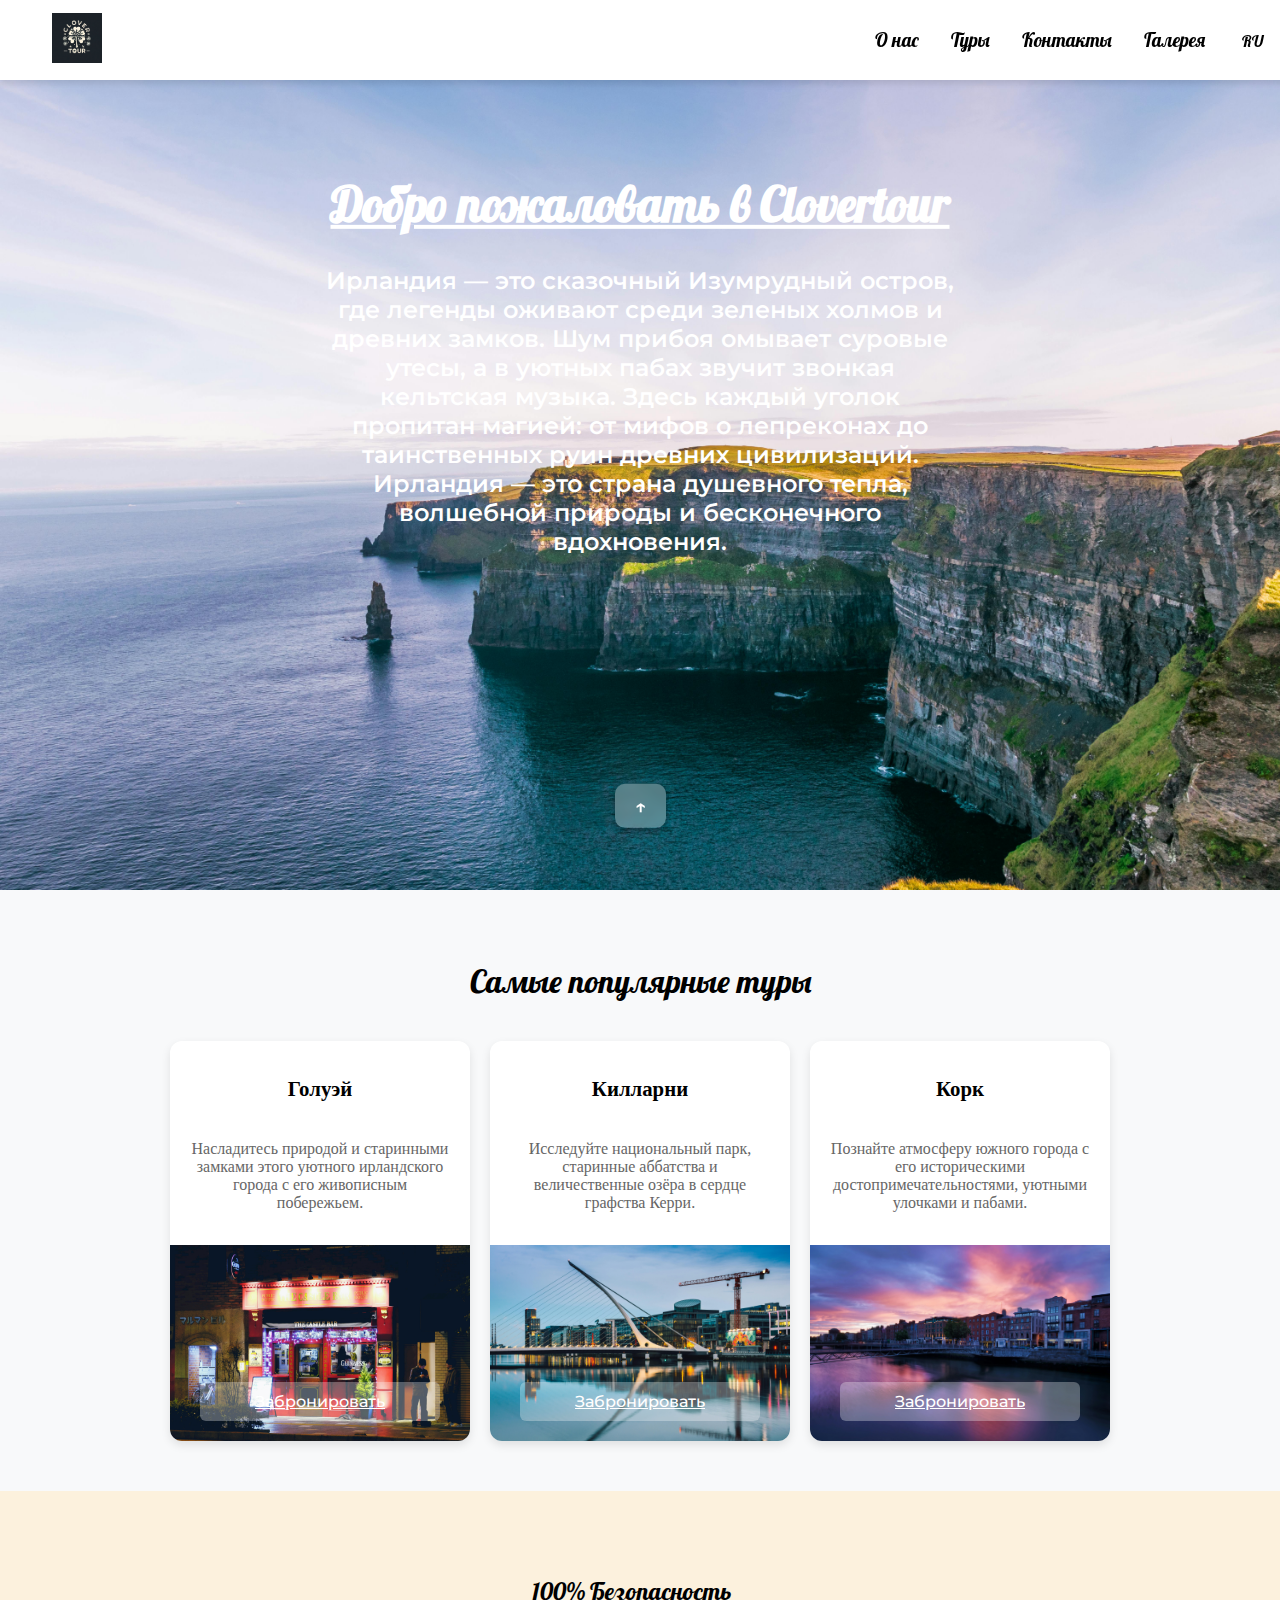
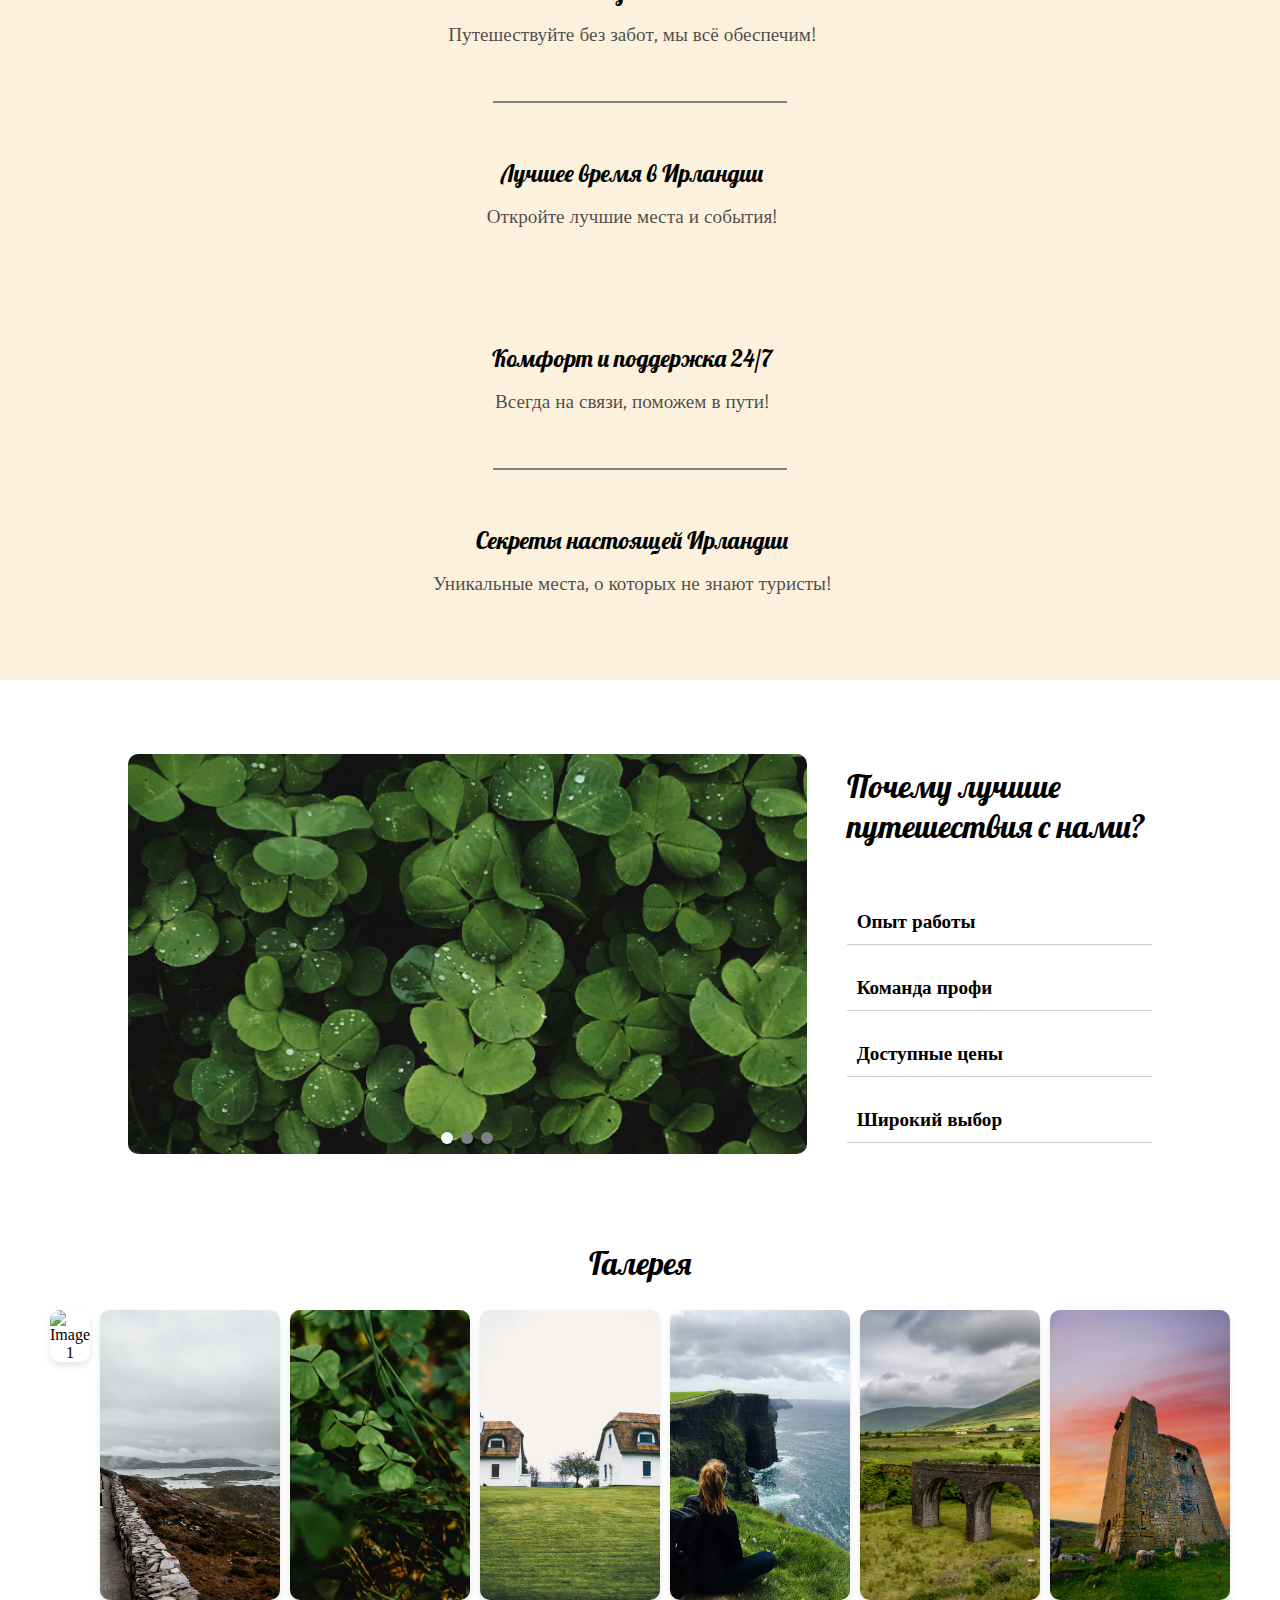
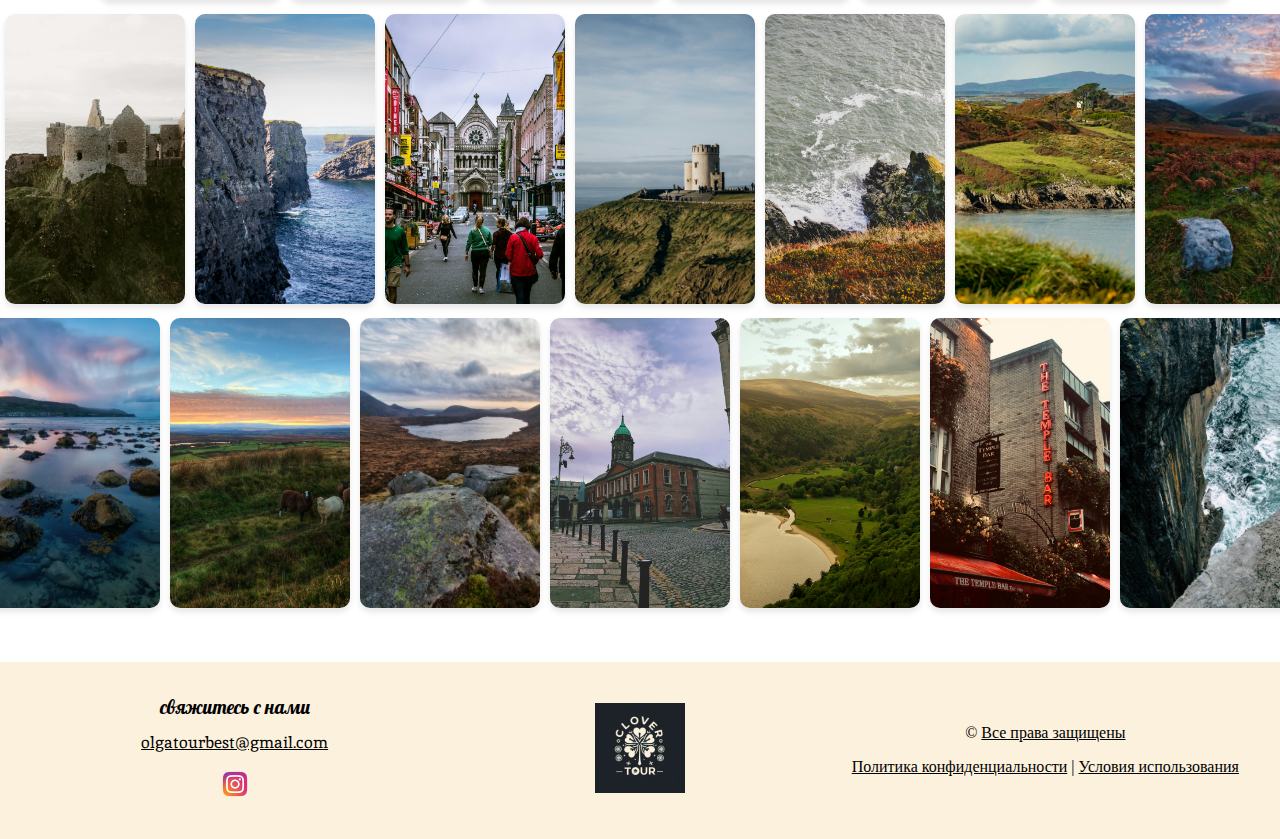
==== commit ad46e7c4: "Last Fix" ====
--- a/index.html
+++ b/index.html
@@ -79,8 +79,8 @@
         
                 <div class="card1">
                     <div class="card-content">
-                        <h1 data-i18n="block2-card1-h1">Тур в Голуэй</h1>
-                        <h2 data-i18n="block2-card1-h2">Насладитесь природой и историей этого уютного ирландского города, c его замками и побережьем.</h2>
+                        <h1 data-i18n="block2-card1-h1">Голуэй</h1>
+                        <h2 data-i18n="block2-card1-h2">Насладитесь природой и старинными замками этого уютного ирландского города с его живописным побережьем.</h2>
                     </div>
                     <div class="card-image">
                         <img src="images/tour1.jpg" alt="Tour 1">
@@ -90,8 +90,8 @@
         
                 <div class="card2">
                     <div class="card-content">
-                        <h1 data-i18n="block2-card2-h1">Тур такой-то</h1>
-                        <h2 data-i18n="block2-card2-h2">Описание тура такое-то</h2>
+                        <h1 data-i18n="block2-card2-h1">Килларни</h1>
+                        <h2 data-i18n="block2-card2-h2">Исследуйте национальный парк, старинные аббатства и величественные озёра в сердце графства Керри.</h2>
                     </div>
                     <div class="card-image">
                         <img src="images/tour2.jpg" alt="Tour 2">
@@ -101,8 +101,8 @@
         
                 <div class="card3">
                     <div class="card-content">
-                        <h1 data-i18n="block2-card3-h1">Тур такой-то</h1>
-                        <h2 data-i18n="block2-card3-h2">Описание тура такое-то</h2>
+                        <h1 data-i18n="block2-card3-h1">Корк</h1>
+                        <h2 data-i18n="block2-card3-h2">Познайте атмосферу южного города с его историческими достопримечательностями, уютными улочками и пабами.</h2>
                     </div>
                     <div class="card-image">
                         <img src="images/tour3.jpg" alt="Tour 3">
@@ -135,50 +135,54 @@
             <div class="block3-subcont1">
                 <div class="block3-info1">
                     <div class="block3-text">
-                        <h1 class="block3-info1-title">100% Безопасность</h1>
-                        <h2 class="block3-info1-subtitle">Путешествуйте без забот, мы всё обеспечим!</h2>
-                    </div>
-                    <div class="block3-image">
-                        <img src="/images/safety.png" alt="Безопасность">
+                        <h1 class="block3-info1-title" data-i18n="block3-info1-title">
+                            100% Безопасность
+                        </h1>
+                        <h2 class="block3-info1-subtitle" data-i18n="block3-info1-subtitle">
+                            Путешествуйте без забот, мы всё обеспечим!
+                        </h2>
                     </div>
                 </div>
                 <div class="block3-divider"></div>
                 <div class="block3-info2">
                     <div class="block3-text">
-                        <h1 class="block3-info2-title">Лучшее время в Ирландии</h1>
-                        <h2 class="block3-info2-subtitle">Откройте лучшие места и события!</h2>
-                    </div>
-                    <div class="block3-image">
-                        <img src="/images/map.png" alt="Лучшее время">
-                    </div>
-                </div>
-            </div>
-            
-
+                        <h1 class="block3-info2-title" data-i18n="block3-info2-title">
+                            Лучшее время в Ирландии
+                        </h1>
+                        <h2 class="block3-info2-subtitle" data-i18n="block3-info2-subtitle">
+                            Откройте лучшие места и события!
+                        </h2>
+                    </div>
+                </div>
+            </div>
+    
             <div class="block3-subcont2">
                 <div class="block3-info3">
                     <div class="block3-text">
-                        <h1 class="block3-info3-title">Комфорт и поддержка 24/7</h1>
-                        <h2 class="block3-info3-subtitle">Всегда на связи, поможем в пути!</h2>
-                    </div>
-                    <div class="block3-image">
-                        <img src="/images/callback.png" alt="Поддержка 24/7">
+                        <h1 class="block3-info3-title" data-i18n="block3-info3-title">
+                            Комфорт и поддержка 24/7
+                        </h1>
+                        <h2 class="block3-info3-subtitle" data-i18n="block3-info3-subtitle">
+                            Всегда на связи, поможем в пути!
+                        </h2>
                     </div>
                 </div>
                 <div class="block3-divider"></div>
                 <div class="block3-info4">
                     <div class="block3-text">
-                        <h1 class="block3-info4-title">Секреты настоящей Ирландии</h1>
-                        <h2 class="block3-info4-subtitle">Уникальные места, о которых не знают туристы!</h2>
-                    </div>
-                    <div class="block3-image">
-                        <img src="/images/secret.png" alt="Секреты Ирландии">
+                        <h1 class="block3-info4-title" data-i18n="block3-info4-title">
+                            Секреты настоящей Ирландии
+                        </h1>
+                        <h2 class="block3-info4-subtitle" data-i18n="block3-info4-subtitle">
+                            Уникальные места, о которых не знают туристы!
+                        </h2>
                     </div>
                 </div>
             </div>
     
         </div>
     </section>
+    
     
     <!--SECTION SAFETY INFO-->
 
@@ -214,7 +218,7 @@
             </div>
     
             <div class="block4-image-container">
-                <img id="block4-image" src="/images/bg1.jpg" alt="Travel Image">
+                <img id="block4-image" src="/images/animbg1.jpg" alt="Travel Image">
             </div>
     
         </div>
@@ -225,7 +229,7 @@
 
     <!-- GALLERY -->
     <section class="gallery">
-        <h2>Галерея</h2>
+        <h2 class="gallery-title" data-i18n="gallery-title">Галерея</h2>
         <div class="gallery-container">
             <div class="gallery-row">
                 <div class="gallery-item"><img src="images/gallery1.jpg" alt="Image 1"></div>
@@ -308,8 +312,11 @@
             </div>
         
             <div class="footer-right">
-                <p>&copy; 2025 Все права защищены</p>
-                <p>Политика конфиденциальности | Условия использования</p>
+                <p>&copy; <span id="current-year"></span> <span data-i18n="footer-rights">Все права защищены</span></p>
+                <p>
+                    <span data-i18n="footer-privacy">Политика конфиденциальности</span> | 
+                    <span data-i18n="footer-terms">Условия использования</span>
+                </p>
             </div>
         </div>
     </footer>
--- a/style.css
+++ b/style.css
@@ -239,8 +239,9 @@
 /* Заголовок секции */
 .block2-title {
     font-size: 32px;
-    font-weight: bold;
+    font-weight: normal;
     margin-bottom: 2.5rem;
+    font-family: Lobster;
 }
 
 /* Контейнер карточек */
@@ -250,7 +251,12 @@
     gap: 20px;
     flex-wrap: wrap;
 }
-
+.card-content h1 {
+    font-family: Inika;
+}
+.card-content h2 {
+    font-weight: 200;
+}
 /* Карточка */
 .card1, .card2, .card3 {
     background: white;
@@ -281,14 +287,14 @@
 
 /* Заголовок карточки */
 .card-content h1 {
-    font-size: 22px;
+    font-size: 1.3rem;
     font-weight: bold;
-    margin-bottom: 10px;
+    margin-bottom: 1.5rem;
 }
 
 /* Подзаголовок */
 .card-content h2 {
-    font-size: 16px;
+    font-size: 1rem;
     color: #666;
 }
 
@@ -406,6 +412,7 @@
     align-items: center;
     justify-content: center;
     padding: 50px 0;
+    text-align: center; /* Центрирование всего текста */
 }
 
 .block3-container {
@@ -414,7 +421,7 @@
     width: 80%;
     max-width: 1200px;
     gap: 45px;
-    justify-content: space-between;
+    justify-content: center; /* Центрируем все элементы внутри контейнера */
 }
 
 .block3-subcont1, .block3-subcont2 {
@@ -422,56 +429,45 @@
     flex-direction: column;
     gap: 10px;
     width: 48%; /* Два блока в ряд */
+    align-items: center; /* Центрируем элементы внутри каждого подблока */
 }
 
 .block3-info1, .block3-info2, .block3-info3, .block3-info4 {
     display: flex;
     flex-direction: row;
     align-items: center;
+    justify-content: center; /* Центрируем элементы по горизонтали */
     padding: 20px;
     width: 100%;
     height: 100px;
 }
 
 .block3-text {
-    width: 80%;
+    width: 100%;
     padding-right: 15px;
 }
 
 .block3-info1-title, .block3-info2-title, .block3-info3-title, .block3-info4-title {
+    font-size: 1.5rem;
+    font-weight: normal;
+    font-family: Lobster;
+}
+
+.block3-info1-subtitle, .block3-info2-subtitle, .block3-info3-subtitle, .block3-info4-subtitle {
     font-size: 1.2rem;
-    font-weight: bold;
-}
-.block3-info1-subtitle, .block3-info2-subtitle, .block3-info3-subtitle, .block3-info4-subtitle {
-    font-size: 1rem;
-    width: 80%;
+    width: 100%;
     font-weight: normal;
-    
-}
-
-.block3-image {
-    width: 20%; /* 40% от блока */
-    display: flex;
-    align-items: center;
-    justify-content: center;
-}
-
-.block3-image img {
-    max-width: 80px; /* Или другой фиксированный размер, чтобы иконки не растягивались */
-    max-height: 80px;
-    width: auto;
-    height: auto;
-}
-
-
+    color: rgba(0, 0, 0, 0.7);
+    font-family: Inika;
+}
+
+/* Центрируем дивайдер и устанавливаем ширину 50% */
 .block3-divider {
     width: 60%;
-    align-items: center;
     height: 2px;
     background-color: grey;
-    margin: 5px auto; /* Центрируем линию и добавляем отступ */
-}
-
+    margin: 10px auto; /* Центрируем линию и добавляем отступ сверху и снизу */
+}
 
 /*SECTION SAFETY*/
 
@@ -496,23 +492,30 @@
     min-height: 400px; /* Фиксированная минимальная высота */
     transition: transform 0.3s ease-out; /* Добавлена плавная анимация */
 }
+
 .block4-title {
     font-size: 2rem;
     padding-bottom: 2rem;
+    font-family: Lobster;
+    font-weight: normal;
 }
 
 .block4-image-container {
     position: relative;
     width: 100%;
-    max-width: 700px; /* Задай нужную ширину */
+    max-width: 700px; /* Максимальная ширина */
+    height: 400px; /* Фиксированная высота контейнера */
     margin: auto;
-    transition: transform 0.3s ease-out; /* Добавлен плавный переход */
+    overflow: hidden; /* Обрезаем изображение, если оно выходит за пределы контейнера */
+    display: flex;
+    align-items: center; /* Центрирование изображения по вертикали */
+    justify-content: center; /* Центрирование изображения по горизонтали */
 }
 
 .block4-image-container img {
     width: 100%;
-    height: auto;
-    display: block;
+    height: 100%;
+    object-fit: cover; /* Изображение масштабируется с сохранением пропорций, заполняя контейнер */
     border-radius: 10px;
     transition: transform 0.3s ease-out;
 }
@@ -545,11 +548,16 @@
     flex-grow: 1;
     margin-left: 40px;
     transition: margin-left 0.3s ease-out; /* Плавный переход для отступа */
-}
+    display: flex;
+    flex-direction: column;
+    justify-content: space-between;
+}
+
 .block4-accordion .accordion-item {
     border-bottom: 1px solid #ccc;
     margin-bottom: 20px;
 }
+
 .accordion-button {
     width: 100%;
     text-align: left;
@@ -571,6 +579,7 @@
     transform-origin: top;
     transition: max-height 0.3s ease-out, opacity 0.3s ease-out, transform 0.3s ease-out;
 }
+
 .accordion-content.open {
     opacity: 1;
     transform: scaleY(1);
@@ -578,21 +587,31 @@
 
 .accordion-button {
     font-size: 1.2rem;
+    font-family: Inika;
     font-weight: bold;
-}
+    text-decoration: none;
+}
+
 .accordion-content {
     font-size: 1.2rem;
+    font-family: Inika;
 }
 
 /*WHY WE*/
+
 /*GALLERY*/
 
 .gallery {
     width: 80%;
     margin: 50px auto;
     text-align: center;
-}
-
+    margin-top: 5rem;
+}
+.gallery-title {
+    font-size: 2rem;
+    font-family: Lobster;
+    font-weight: normal;
+}
 .gallery-container {
     display: flex;
     flex-direction: column;
@@ -703,7 +722,9 @@
     flex: 1;
     text-align: center;
 }
-
+.footer-right span {
+    text-decoration: underline;
+}
 .footer-center {
     flex: 1;
     text-align: center;
--- a/mobilestyle.css
+++ b/mobilestyle.css
@@ -67,16 +67,6 @@
     align-items: center;
     height: auto; /* Автоматическая высота для мобильных устройств */
     padding: 15px;
-}
-
-.block3-image {
-    width: 100%; /* Изображения занимают всю ширину блока */
-    justify-content: center;
-}
-
-.block3-image img {
-    max-width: 60px; /* Уменьшаем размер изображений */
-    max-height: 60px;
 }
 
 .block3-info1-title, .block3-info2-title, .block3-info3-title, .block3-info4-title {
